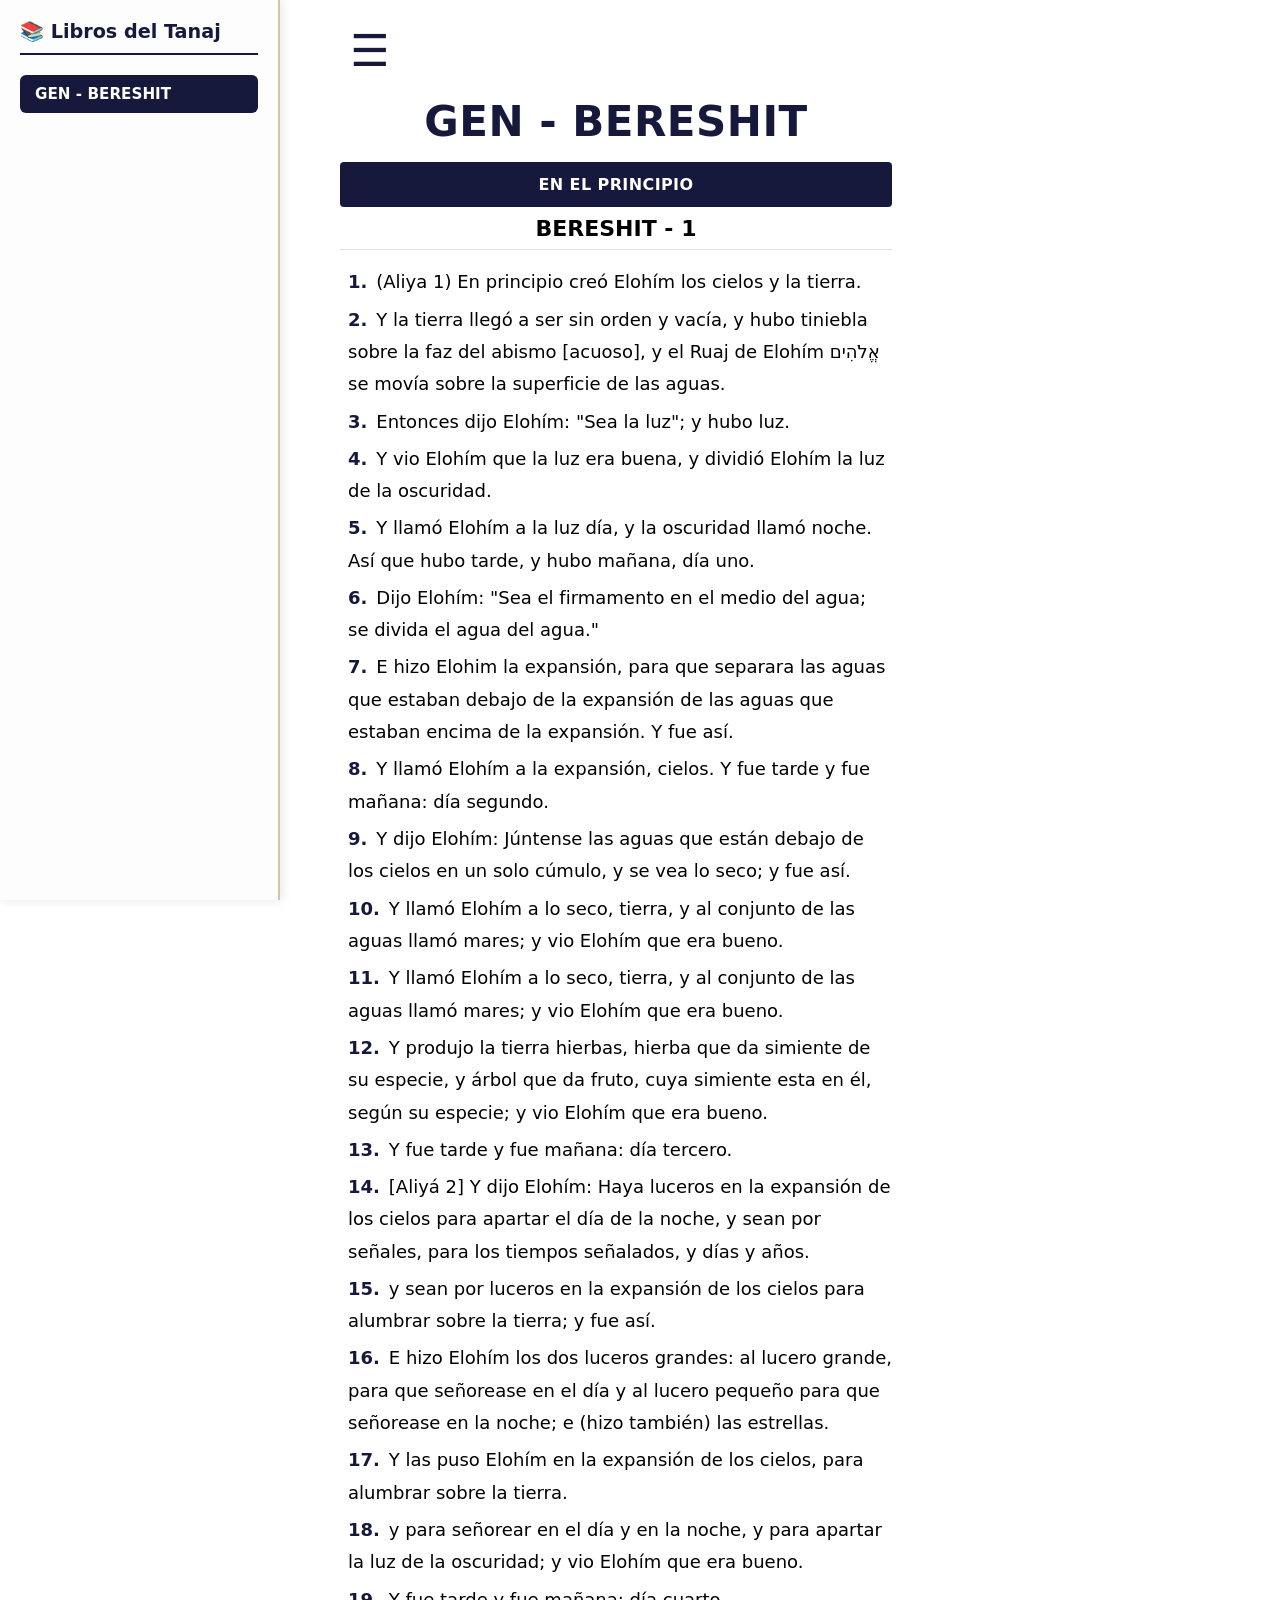
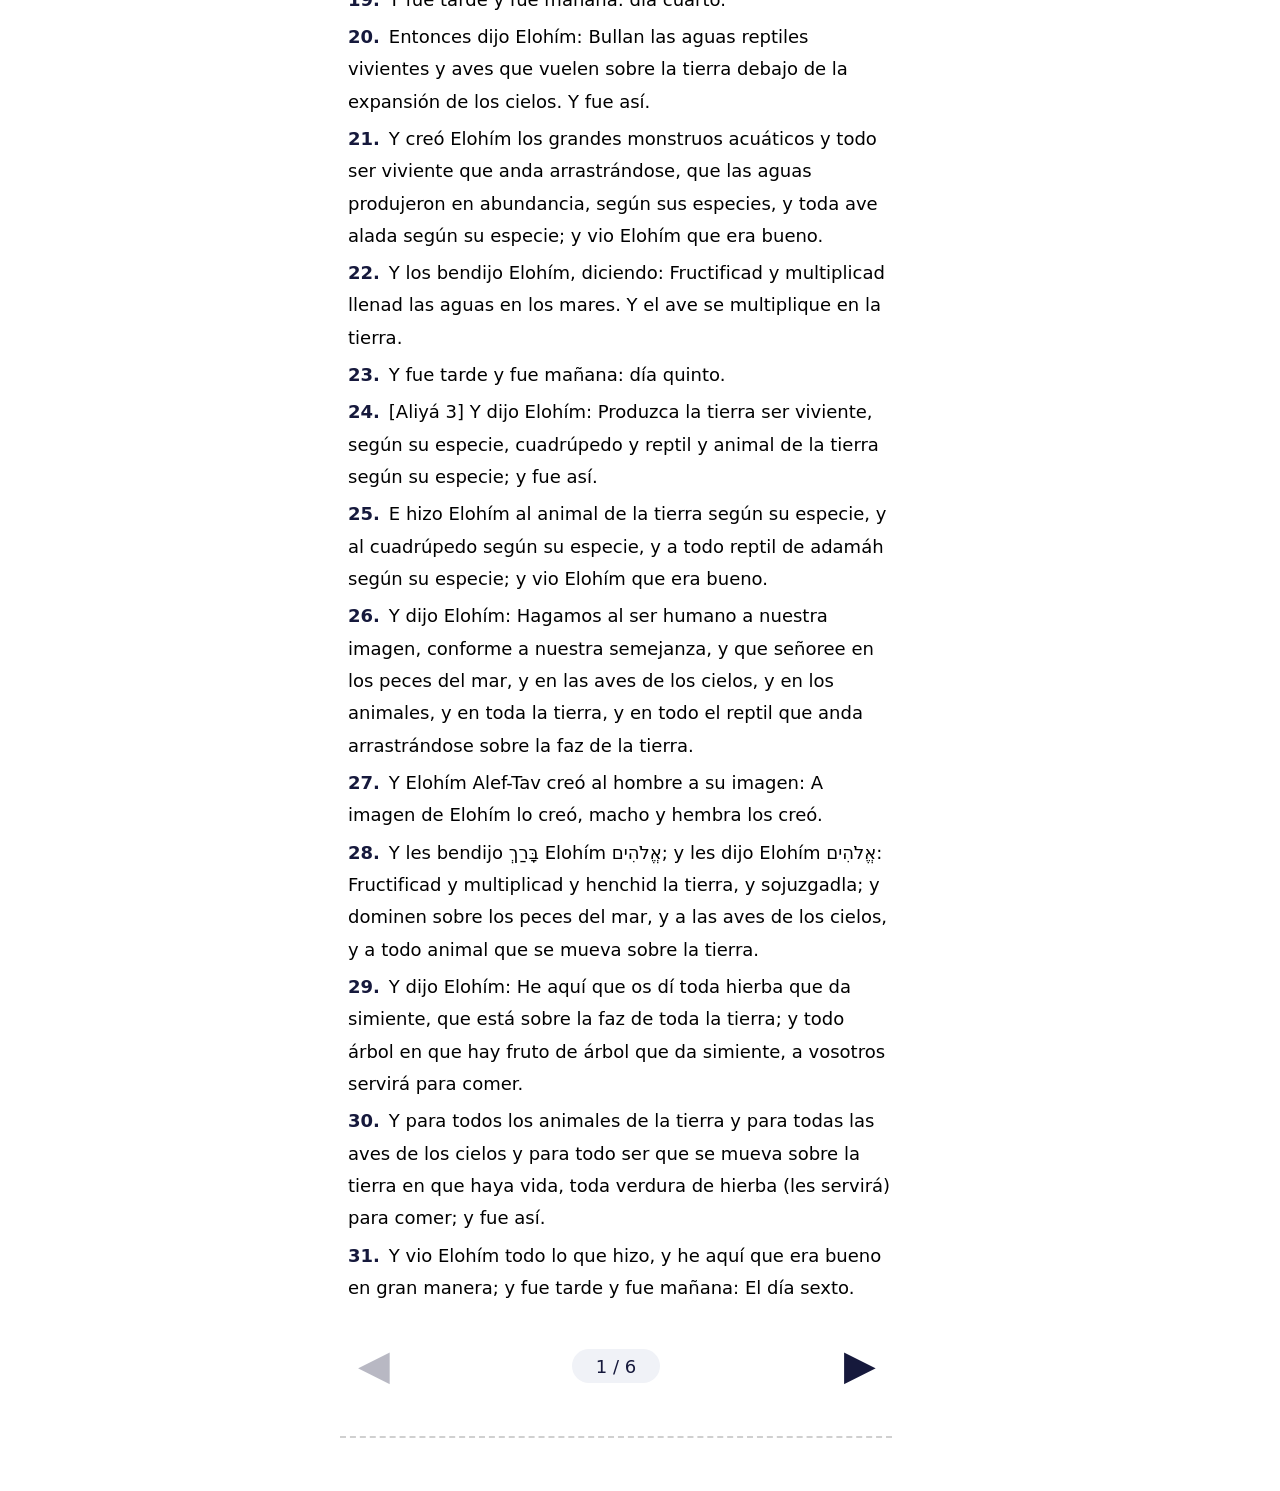
==== Tanaj/tanaj.html @ f8fcced1 "V1.0" ====
<!DOCTYPE html>
<html lang="es">
<head>
    <meta charset="UTF-8">
    <meta name="viewport" content="width=device-width, initial-scale=1.0">
    <title>Mi Biblia Web</title>

    <!-- CSS principal -->
    <link rel="stylesheet" href="styles/tanaj-styles.css">
    
    <!-- CSS específico para PC -->
    <link rel="stylesheet" href="styles/tanaj-styles-pc.css" media="screen and (min-width: 769px)">
    
    <!-- CSS específico para móviles -->
    <link rel="stylesheet" href="styles/tanaj-styles-movil.css" media="screen and (max-width: 768px)">
</head>
<body>

    <!-- ========================================== -->
    <!-- CONTENEDOR PRINCIPAL                       -->
    <!-- ========================================== -->
    <div id="contenedor-principal">
        <!-- EL CONTENIDO SE GENERA CON JAVASCRIPT -->
    </div>

    <!-- ========================================== -->
    <!-- MENÚ LATERAL                              -->
    <!-- ========================================== -->
    <div id="menu-lateral" class="menu-cerrado">
        <div class="menu-header">
            <h3>📚 Libros del Tanaj</h3>
            <button id="btn-cerrar-menu" aria-label="Cerrar menú">✕</button>
        </div>
        <ul id="lista-libros-menu">
            <!-- Generado por JavaScript desde tanaj.json -->
        </ul>
    </div>

    <!-- Overlay para cerrar el menú -->
    <div id="overlay-menu"></div>

    <script src="/Tanaj/tanajScript.js"></script>

</body>
</html>
---- Tanaj/styles/tanaj-styles.css ----
/* ===== RESET Y ESTILOS GENERALES ===== */
* {
    margin: 0;
    padding: 0;
    box-sizing: border-box;
}

body {
    background: #ffffff;
    font-family: 'Segoe UI', Roboto, system-ui, sans-serif;
    padding: 1.5rem 1rem;
    color: #000000;
}

/* ===== CONTENEDOR PRINCIPAL ===== */
#contenedor-principal {
    max-width: 820px;
    margin: 0 auto;
    padding: 0 0.2rem;
}

/* ===== TÍTULO H1 ===== */
.titulo-libro {
    font-size: 36px;
    font-weight: bold;
    color: #16193C;
    text-align: center;
    margin-top: 0.5rem;
    margin-bottom: 0.25rem;
    letter-spacing: 0.5px;
}

/* ===== SUBTÍTULO (fondo azul oscuro) ===== */
.subtitulo-capitulo {
    background-color: #16193C;
    color: #ffffff;
    font-size: 14px;
    font-weight: 600;
    text-align: center;
    padding: 0.6rem 1rem;
    border-radius: 4px;
    margin: 1rem 0 0.6rem 0;
    letter-spacing: 0.4px;
}

/* ===== NOMBRE DEL CAPÍTULO (negro) ===== */
.nombre-capitulo {
    font-size: 20px;
    font-weight: 600;
    color: #000000;
    text-align: center;
    margin: 0.25rem 0 1rem 0;
    border-bottom: 1px solid #e0e0e0;
    padding-bottom: 0.5rem;
}

/* ===== VERSÍCULOS ===== */
.versiculo {
    font-size: 16px;
    line-height: 1.7;
    margin-bottom: 0.3rem;
    padding-left: 0.2rem;
    color: #000000;
    transition: background 0.8s ease, padding 0.8s ease, border-radius 0.8s ease, border-left 0.8s ease, box-shadow 0.8s ease;
}

.versiculo .numero {
    color: #16193C;
    font-weight: 600;
    margin-right: 0.2rem;
}

/* ===== RESALTADO SUAVE Y NATURAL PARA VERSÍCULO ===== */
.versiculo-resaltado-temporal {
    background: #fff8e1 !important;
    padding: 8px 15px !important;
    border-radius: 6px !important;
    border-left: 4px solid #16193C !important;
    box-shadow: 0 2px 12px rgba(28, 138, 182, 0.15) !important;
    animation: resaltarSuave 3.5s ease forwards !important;
}

/* Animación suave: aparece con calidez y se desvanece naturalmente */
@keyframes resaltarSuave {
    0% {
        background: #fff8e1;
        box-shadow: 0 2px 20px rgba(108, 117, 196, 0.25);
        border-left: 4px solid #6c95c4;
        transform: scale(1.01);
    }
    15% {
        background: #fff3cd;
        box-shadow: 0 4px 28px rgba(108, 117, 196, 0.25);
        border-left: 4px solid #6c95c4;
        transform: scale(1.015);
    }
    30% {
        background: #fff8e1;
        box-shadow: 0 2px 20px rgba(108, 117, 196, 0.25);
        border-left: 4px solid #6c95c4;
        transform: scale(1.01);
    }
    50% {
        background: #fffde7;
        box-shadow: 0 2px 12px rgba(108, 117, 196, 0.25);
        border-left: 4px solid #6c95c4;
        transform: scale(1);
    }
    75% {
        background: #fffef7;
        box-shadow: 0 1px 6px  rgba(108, 117, 196, 0.25);
        border-left: 4px solid #6c95c4;
        transform: scale(1);
    }
    100% {
        background: transparent;
        box-shadow: none;
        border-left: none;
        padding: 0;
        border-radius: 0;
        transform: scale(1);
    }
}

/* Pequeño pulso suave al inicio para llamar la atención */
@keyframes pulsoSuave {
    0% { box-shadow: 0 0 0 0 rgba(108, 161, 196, 0.3); }
    50% { box-shadow: 0 0 0 10px rgba(196, 154, 108, 0); }
    100% { box-shadow: 0 0 0 0 rgba(196, 154, 108, 0); }
}

.versiculo-resaltado-temporal {
    animation: resaltarSuave 3.5s ease forwards, pulsoSuave 1s ease 0.3s;
}

/* ===== SEPARADOR ENTRE CAPÍTULOS ===== */
.separador-capitulo {
    border: 0;
    border-top: 2px dashed #d0d0d0;
    margin: 2.5rem 0 1.8rem 0;
}

/* ===== BOTONES DE NAVEGACIÓN ===== */
.nav-botones {
    display: flex;
    justify-content: space-between;
    align-items: center;
    gap: 1rem;
    margin: 2rem 0 1.5rem 0;
    flex-wrap: wrap;
}

.btn-nav {
    background: transparent;
    border: none;
    cursor: pointer;
    display: inline-flex;
    align-items: center;
    justify-content: center;
    padding: 0.4rem 0.8rem;
    transition: opacity 0.15s;
    font-size: 32px;
    color: #16193C;
    font-weight: bold;
}

.btn-nav:hover:not(:disabled) {
    opacity: 0.7;
}

.btn-nav:disabled {
    opacity: 0.3;
    cursor: default;
}

/* indicador de capítulo */
.indicador-capitulo {
    font-size: 16px;
    font-weight: 500;
    color: #16193C;
    background: #f0f2f7;
    padding: 0.3rem 1.2rem;
    border-radius: 30px;
    white-space: nowrap;
}

/* ===== MENÚ HAMBURGUESA ===== */
.menu-hamburguesa {
    display: flex;
    justify-content: flex-start;
    margin-bottom: 1.2rem;
}

.boton-hamburguesa {
    font-size: 40px;
    font-weight: bold;
    color: #16193C;
    cursor: pointer;
    display: inline-block;
    line-height: 1;
    padding: 5px 10px;
    transition: opacity 0.2s;
    user-select: none;
}

.boton-hamburguesa:hover {
    opacity: 0.7;
}

/* ===== MENÚ LATERAL ===== */
#menu-lateral {
    position: fixed;
    top: 0;
    left: -320px;
    width: 300px;
    height: 100vh;
    background: #fdfdfd;
    box-shadow: 2px 0 15px rgba(0, 0, 0, 0.2);
    padding: 20px;
    overflow-y: auto;
    transition: left 0.3s ease;
    z-index: 1000;
    border-right: none;
}

#menu-lateral.menu-abierto {
    left: 0;
    border-right: 2px solid #01003d;
}

#menu-lateral.menu-cerrado {
    left: -320px;
    border-right: none;
}

.menu-header {
    display: flex;
    justify-content: space-between;
    align-items: center;
    margin-bottom: 20px;
    padding-bottom: 10px;
    border-bottom: 2px solid #16193C;
}

.menu-header h3 {
    color: #16193C;
    margin: 0;
    font-size: 1.2rem;
}

#btn-cerrar-menu {
    background: none;
    border: none;
    font-size: 28px;
    color: #16193C;
    cursor: pointer;
    padding: 0 5px;
    transition: transform 0.2s;
}

#btn-cerrar-menu:hover {
    transform: rotate(90deg);
}

#lista-libros-menu {
    list-style: none;
    padding: 0;
    margin: 0;
}

#lista-libros-menu li {
    margin: 4px 0;
}

#lista-libros-menu a {
    display: block;
    padding: 10px 15px;
    color: #1a2c3d;
    text-decoration: none;
    border-radius: 6px;
    transition: background 0.2s, color 0.2s;
    font-size: 0.95rem;
    cursor: pointer;
}

#lista-libros-menu a:hover {
    background: #16193C;
    color: #fff;
}

#lista-libros-menu a.activo {
    background: #16193C;
    color: #fff;
    font-weight: 600;
}

/* ===== OVERLAY ===== */
#overlay-menu {
    display: none;
    position: fixed;
    top: 0;
    left: 0;
    width: 100%;
    height: 100%;
    background: rgba(0, 0, 0, 0.4);
    z-index: 999;
}

#overlay-menu.activo {
    display: block;
}

/* ===== ESTADO DE CARGA / ERROR ===== */
.mensaje-carga {
    text-align: center;
    padding: 3rem 1rem;
    font-size: 1.2rem;
    color: #16193C;
}

.mensaje-error {
    text-align: center;
    padding: 2rem 1rem;
    color: #b00020;
    background: #fce8e8;
    border-radius: 8px;
}

/* ===== ESTILOS PARA VISTA DE LIBRO COMPLETO ===== */

/* Título del libro en vista completa */
.titulo-libro-completo {
    font-size: 32px;
    font-weight: bold;
    color: #16193C;
    text-align: center;
    margin: 1rem 0 2rem 0;
    letter-spacing: 0.5px;
}

/* ===== RESPONSIVE GENERAL ===== */
@media (max-width: 768px) {
    .titulo-libro {
        font-size: 28px;
    }
    
    .subtitulo-capitulo {
        font-size: 13px;
        padding: 0.5rem 0.8rem;
        border-radius: 3px;
    }
    
    .nombre-capitulo {
        font-size: 18px;
    }
    
    .versiculo {
        font-size: 15px;
        line-height: 1.6;
        padding-left: 0.1rem;
    }
    
    .btn-nav {
        padding: 0.3rem 0.5rem;
        font-size: 28px !important;
    }
    
    .indicador-capitulo {
        font-size: 14px;
        padding: 0.25rem 1rem;
    }
    
    .boton-hamburguesa {
        font-size: 34px !important;
    }
    
    .nav-botones {
        gap: 0.5rem;
        margin: 1.5rem 0 1rem 0;
    }
    
    .separador-capitulo {
        margin: 2rem 0 1.5rem 0;
    }
    
    .titulo-libro-completo {
        font-size: 26px;
    }
    
    /* Ajustes del menú lateral en móvil */
    #menu-lateral {
        width: 280px;
        left: -300px;
    }
    
    #menu-lateral.menu-abierto {
        left: 0;
    }
    
    #menu-lateral.menu-cerrado {
        left: -300px;
    }
}

@media (max-width: 400px) {
    .titulo-libro {
        font-size: 24px;
    }
    
    .versiculo {
        font-size: 14px;
    }
    
    .btn-nav {
        font-size: 24px !important;
    }
    
    .indicador-capitulo {
        font-size: 12px;
        padding: 0.2rem 0.8rem;
    }
    
    .boton-hamburguesa {
        font-size: 30px !important;
    }
    
    .titulo-libro-completo {
        font-size: 22px;
    }
    
    #menu-lateral {
        width: 260px;
        left: -280px;
    }
    
    #menu-lateral.menu-cerrado {
        left: -280px;
    }
}
---- Tanaj/styles/tanaj-styles-pc.css ----
/* ===== ESTILOS EXCLUSIVOS PARA PC (pantallas >= 769px) ===== */

#contenedor-principal {
    max-width: 900px;
    padding: 0 1.5rem;
}

.titulo-libro {
    font-size: 42px;
}

.subtitulo-capitulo {
    font-size: 16px;
    padding: 0.8rem 1.5rem;
}

.nombre-capitulo {
    font-size: 22px;
}

.versiculo {
    font-size: 18px;
    line-height: 1.8;
    padding-left: 0.5rem;
}

.btn-nav {
    font-size: 38px !important;
    padding: 0.5rem 1.2rem;
}

.indicador-capitulo {
    font-size: 18px;
    padding: 0.4rem 1.5rem;
}

.boton-hamburguesa {
    font-size: 44px !important;
}

.nav-botones {
    gap: 1.5rem;
}

/* En PC el menú lateral está siempre visible */
#menu-lateral {
    position: fixed !important;
    left: 0 !important;
    top: 0 !important;
    width: 280px !important;
    height: 100vh !important;
    box-shadow: 2px 0 10px rgba(0, 0, 0, 0.1) !important;
    border-right: 2px solid #d4c5a9 !important;
    z-index: 100 !important;
    transform: none !important;
}

#menu-lateral.menu-cerrado {
    left: 0 !important;
}

#overlay-menu {
    display: none !important;
}

#btn-cerrar-menu {
    display: none !important;
}

/* El contenido principal se desplaza para dejar espacio al menú */
#contenedor-principal {
    margin-left: 300px !important;
    max-width: calc(900px - 300px) !important;
}
---- Tanaj/styles/tanaj-styles-movil.css ----
/* ===== ESTILOS EXCLUSIVOS PARA MÓVIL (pantallas <= 768px) ===== */

body {
    padding: 1rem 0.8rem;
}

#contenedor-principal {
    padding: 0 0.3rem;
}

.titulo-libro {
    font-size: 28px;
}

.subtitulo-capitulo {
    font-size: 13px;
    padding: 0.5rem 0.8rem;
    border-radius: 3px;
}

.nombre-capitulo {
    font-size: 18px;
}

.versiculo {
    font-size: 15px;
    line-height: 1.6;
    padding-left: 0.1rem;
}

.btn-nav {
    padding: 0.3rem 0.5rem;
    font-size: 28px !important;
}

.indicador-capitulo {
    font-size: 14px;
    padding: 0.25rem 1rem;
}

.boton-hamburguesa {
    font-size: 34px !important;
}

.nav-botones {
    gap: 0.5rem;
    margin: 1.5rem 0 1rem 0;
}

.separador-capitulo {
    margin: 2rem 0 1.5rem 0;
}

/* Ajustes del menú lateral en móvil */
#menu-lateral {
    width: 280px;
    left: -300px;
}

#menu-lateral.menu-abierto {
    left: 0;
}

#menu-lateral.menu-cerrado {
    left: -300px;
}

/* ===== PARA PANTALLAS MUY PEQUEÑAS (<= 400px) ===== */
@media (max-width: 400px) {
    .titulo-libro {
        font-size: 24px;
    }
    
    .versiculo {
        font-size: 14px;
    }
    
    .btn-nav {
        font-size: 24px !important;
    }
    
    .indicador-capitulo {
        font-size: 12px;
        padding: 0.2rem 0.8rem;
    }
    
    .boton-hamburguesa {
        font-size: 30px !important;
    }
    
    #menu-lateral {
        width: 260px;
        left: -280px;
    }
    
    #menu-lateral.menu-cerrado {
        left: -280px;
    }
}
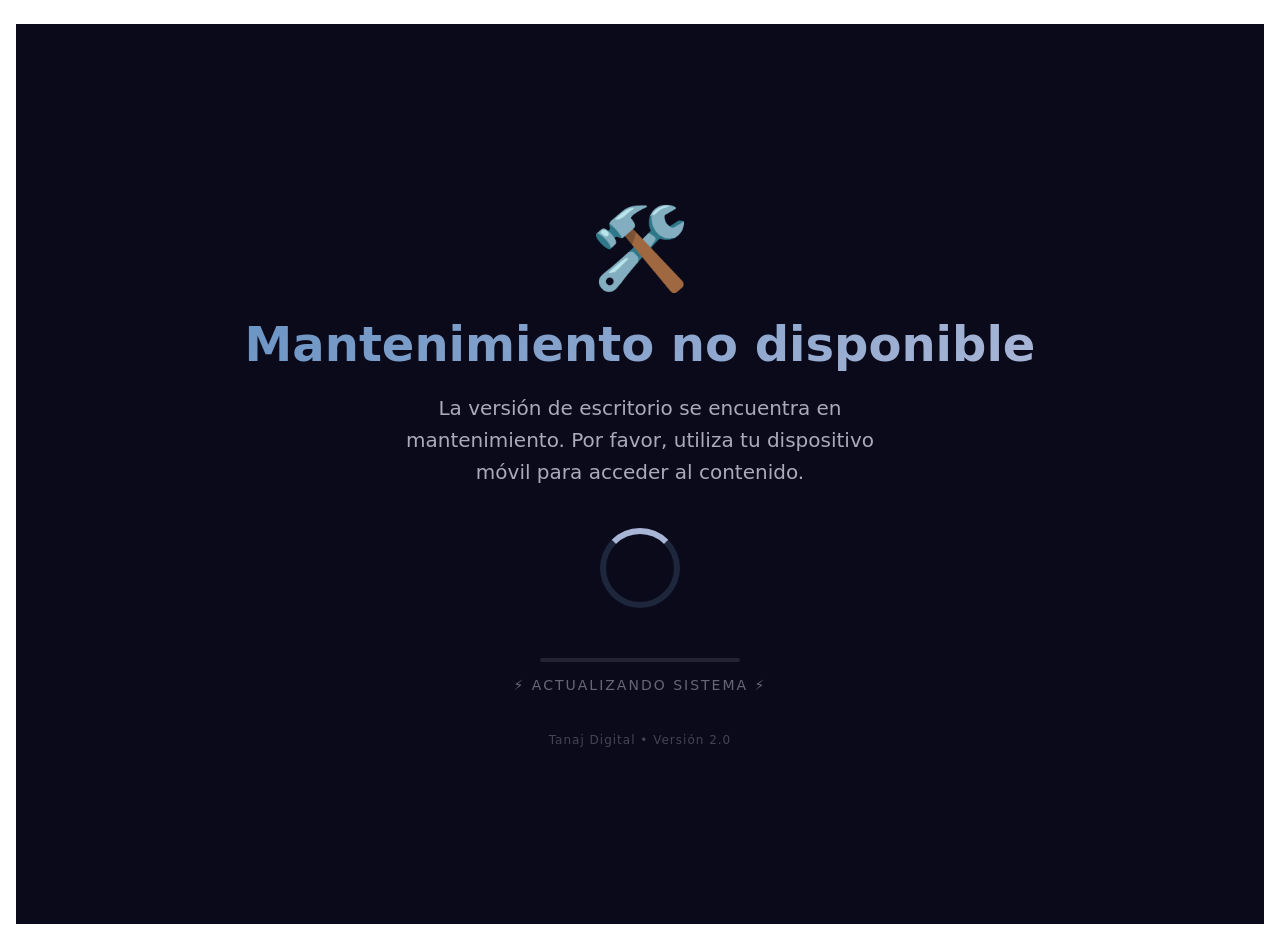
==== commit b1a29dd1: "V1.0" ====
--- a/Tanaj/tanaj.html
+++ b/Tanaj/tanaj.html
@@ -3,12 +3,12 @@
 <head>
     <meta charset="UTF-8">
     <meta name="viewport" content="width=device-width, initial-scale=1.0">
-    <title>Mi Biblia Web</title>
+    <title>TORAH</title>
 
     <!-- CSS principal -->
     <link rel="stylesheet" href="styles/tanaj-styles.css">
     
-    <!-- CSS específico para PC -->
+    <!-- CSS específico para PC (oculta todo y muestra mantenimiento) -->
     <link rel="stylesheet" href="styles/tanaj-styles-pc.css" media="screen and (min-width: 769px)">
     
     <!-- CSS específico para móviles -->
@@ -17,14 +17,35 @@
 <body>
 
     <!-- ========================================== -->
-    <!-- CONTENEDOR PRINCIPAL                       -->
+    <!-- PANTALLA DE MANTENIMIENTO (SOLO PC)       -->
+    <!-- ========================================== -->
+    <div id="pantalla-mantenimiento">
+        <div class="icono-mantenimiento">🛠️</div>
+        <h1>Mantenimiento no disponible</h1>
+        <p>La versión de escritorio se encuentra en mantenimiento. Por favor, utiliza tu dispositivo móvil para acceder al contenido.</p>
+        
+        <div class="spinner-container">
+            <div class="spinner spinner-large"></div>
+        </div>
+        
+        <div class="barra-progreso">
+            <div class="barra-llena"></div>
+        </div>
+        
+        <div class="estado-mantenimiento">⚡ Actualizando sistema ⚡</div>
+        
+        <div class="nota-pie">Tanaj Digital • Versión 2.0</div>
+    </div>
+
+    <!-- ========================================== -->
+    <!-- CONTENEDOR PRINCIPAL (SOLO MÓVIL)         -->
     <!-- ========================================== -->
     <div id="contenedor-principal">
         <!-- EL CONTENIDO SE GENERA CON JAVASCRIPT -->
     </div>
 
     <!-- ========================================== -->
-    <!-- MENÚ LATERAL                              -->
+    <!-- MENÚ LATERAL (SOLO MÓVIL)                 -->
     <!-- ========================================== -->
     <div id="menu-lateral" class="menu-cerrado">
         <div class="menu-header">
@@ -39,7 +60,7 @@
     <!-- Overlay para cerrar el menú -->
     <div id="overlay-menu"></div>
 
-    <script src="/Tanaj/tanajScript.js"></script>
+    <script src="../Tanaj/tanajScript.js"></script>
 
 </body>
 </html>
--- a/Tanaj/styles/tanaj-styles-pc.css
+++ b/Tanaj/styles/tanaj-styles-pc.css
@@ -1,74 +1,130 @@
 /* ===== ESTILOS EXCLUSIVOS PARA PC (pantallas >= 769px) ===== */
+/* TODOS LOS DISEÑOS OCULTOS - SOLO MUESTRA MANTENIMIENTO */
 
+/* Ocultar todo el contenido principal en PC */
 #contenedor-principal {
-    max-width: 900px;
-    padding: 0 1.5rem;
+    display: none !important;
 }
 
-.titulo-libro {
-    font-size: 42px;
-}
-
-.subtitulo-capitulo {
-    font-size: 16px;
-    padding: 0.8rem 1.5rem;
-}
-
-.nombre-capitulo {
-    font-size: 22px;
-}
-
-.versiculo {
-    font-size: 18px;
-    line-height: 1.8;
-    padding-left: 0.5rem;
-}
-
-.btn-nav {
-    font-size: 38px !important;
-    padding: 0.5rem 1.2rem;
-}
-
-.indicador-capitulo {
-    font-size: 18px;
-    padding: 0.4rem 1.5rem;
-}
-
-.boton-hamburguesa {
-    font-size: 44px !important;
-}
-
-.nav-botones {
-    gap: 1.5rem;
-}
-
-/* En PC el menú lateral está siempre visible */
+/* Ocultar menú lateral en PC */
 #menu-lateral {
-    position: fixed !important;
-    left: 0 !important;
-    top: 0 !important;
-    width: 280px !important;
-    height: 100vh !important;
-    box-shadow: 2px 0 10px rgba(0, 0, 0, 0.1) !important;
-    border-right: 2px solid #d4c5a9 !important;
-    z-index: 100 !important;
-    transform: none !important;
-}
-
-#menu-lateral.menu-cerrado {
-    left: 0 !important;
+    display: none !important;
 }
 
 #overlay-menu {
     display: none !important;
 }
 
-#btn-cerrar-menu {
-    display: none !important;
+/* ESTILOS PARA PANTALLA DE MANTENIMIENTO */
+#pantalla-mantenimiento {
+    display: flex !important;
+    flex-direction: column;
+    justify-content: center;
+    align-items: center;
+    min-height: 100vh;
+    background: #0a0a1a;
+    color: #ffffff;
+    font-family: 'Segoe UI', Roboto, system-ui, sans-serif;
+    padding: 2rem;
+    text-align: center;
 }
 
-/* El contenido principal se desplaza para dejar espacio al menú */
-#contenedor-principal {
-    margin-left: 300px !important;
-    max-width: calc(900px - 300px) !important;
+#pantalla-mantenimiento h1 {
+    font-size: 48px;
+    font-weight: 700;
+    margin-bottom: 20px;
+    background: linear-gradient(135deg, #6c95c4, #a8b5d6);
+    -webkit-background-clip: text;
+    -webkit-text-fill-color: transparent;
+    background-clip: text;
+}
+
+#pantalla-mantenimiento p {
+    font-size: 20px;
+    color: #aab;
+    margin-bottom: 30px;
+    max-width: 500px;
+    line-height: 1.6;
+}
+
+#pantalla-mantenimiento .icono-mantenimiento {
+    font-size: 80px;
+    margin-bottom: 20px;
+}
+
+/* RUEDA GIRANDO */
+.spinner-container {
+    display: flex;
+    justify-content: center;
+    align-items: center;
+    margin: 10px 0 30px 0;
+}
+
+.spinner {
+    width: 60px;
+    height: 60px;
+    border: 5px solid rgba(108, 149, 196, 0.2);
+    border-top: 5px solid #6c95c4;
+    border-radius: 50%;
+    animation: spin 1s linear infinite;
+}
+
+@keyframes spin {
+    0% { transform: rotate(0deg); }
+    100% { transform: rotate(360deg); }
+}
+
+/* Versión más grande de la ruleta */
+.spinner-large {
+    width: 80px;
+    height: 80px;
+    border-width: 6px;
+    border-top-color: #a8b5d6;
+}
+
+/* Barra de progreso animada */
+.barra-progreso {
+    width: 200px;
+    height: 4px;
+    background: rgba(255,255,255,0.1);
+    border-radius: 4px;
+    overflow: hidden;
+    margin-top: 20px;
+}
+
+.barra-progreso .barra-llena {
+    height: 100%;
+    width: 0%;
+    background: linear-gradient(90deg, #6c95c4, #a8b5d6);
+    border-radius: 4px;
+    animation: cargaBarra 2s ease-in-out infinite;
+}
+
+@keyframes cargaBarra {
+    0% { width: 0%; }
+    50% { width: 70%; }
+    100% { width: 100%; }
+}
+
+/* Texto de estado */
+.estado-mantenimiento {
+    font-size: 14px;
+    color: #667;
+    margin-top: 15px;
+    letter-spacing: 2px;
+    text-transform: uppercase;
+    animation: parpadeo 1.5s ease-in-out infinite;
+}
+
+@keyframes parpadeo {
+    0%, 100% { opacity: 1; }
+    50% { opacity: 0.3; }
+}
+
+/* Pequeña nota de copyright */
+.nota-pie {
+    margin-top: 40px;
+    font-size: 12px;
+    color: #445;
+    letter-spacing: 1px;
 }
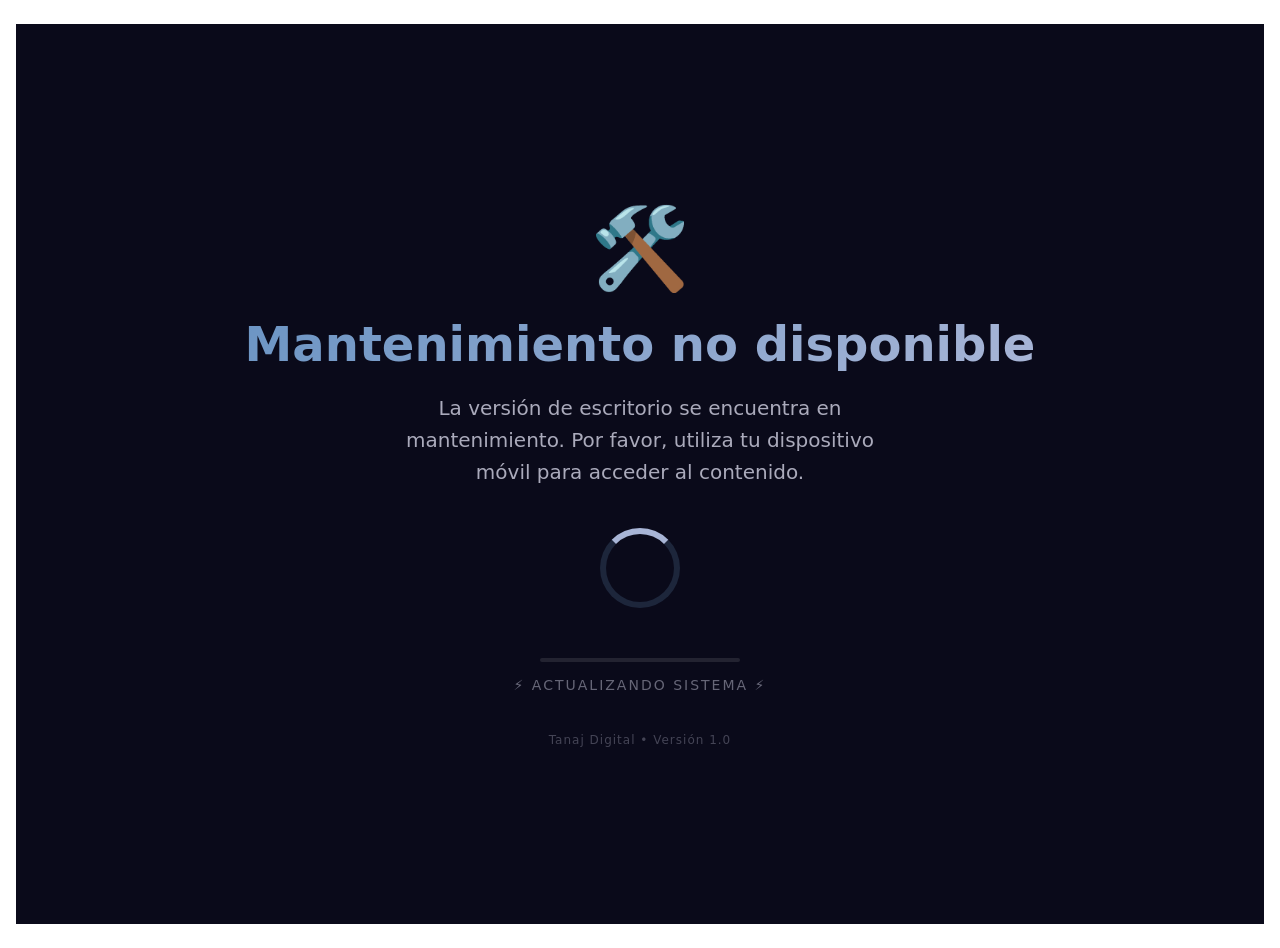
==== commit 757c312c: "V1.0" ====
--- a/Tanaj/tanaj.html
+++ b/Tanaj/tanaj.html
@@ -34,7 +34,7 @@
         
         <div class="estado-mantenimiento">⚡ Actualizando sistema ⚡</div>
         
-        <div class="nota-pie">Tanaj Digital • Versión 2.0</div>
+        <div class="nota-pie">Tanaj Digital • Versión 1.0</div>
     </div>
 
     <!-- ========================================== -->
--- a/Tanaj/styles/tanaj-styles.css
+++ b/Tanaj/styles/tanaj-styles.css
@@ -17,6 +17,11 @@
     max-width: 820px;
     margin: 0 auto;
     padding: 0 0.2rem;
+}
+
+/* ===== PANTALLA DE MANTENIMIENTO - OCULTA POR DEFECTO ===== */
+#pantalla-mantenimiento {
+    display: none !important;
 }
 
 /* ===== TÍTULO H1 ===== */
--- a/Tanaj/styles/tanaj-styles-pc.css
+++ b/Tanaj/styles/tanaj-styles-pc.css
@@ -1,12 +1,11 @@
 /* ===== ESTILOS EXCLUSIVOS PARA PC (pantallas >= 769px) ===== */
-/* TODOS LOS DISEÑOS OCULTOS - SOLO MUESTRA MANTENIMIENTO */
+/* OCULTA TODO Y MUESTRA SOLO MANTENIMIENTO */
 
-/* Ocultar todo el contenido principal en PC */
+/* Ocultar todo el contenido en PC */
 #contenedor-principal {
     display: none !important;
 }
 
-/* Ocultar menú lateral en PC */
 #menu-lateral {
     display: none !important;
 }
@@ -15,7 +14,7 @@
     display: none !important;
 }
 
-/* ESTILOS PARA PANTALLA DE MANTENIMIENTO */
+/* Mostrar pantalla de mantenimiento SOLO en PC */
 #pantalla-mantenimiento {
     display: flex !important;
     flex-direction: column;
--- a/Tanaj/styles/tanaj-styles-movil.css
+++ b/Tanaj/styles/tanaj-styles-movil.css
@@ -65,6 +65,11 @@
     left: -300px;
 }
 
+/* ===== OCULTAR PANTALLA DE MANTENIMIENTO EN MÓVIL ===== */
+#pantalla-mantenimiento {
+    display: none !important;
+}
+
 /* ===== PARA PANTALLAS MUY PEQUEÑAS (<= 400px) ===== */
 @media (max-width: 400px) {
     .titulo-libro {
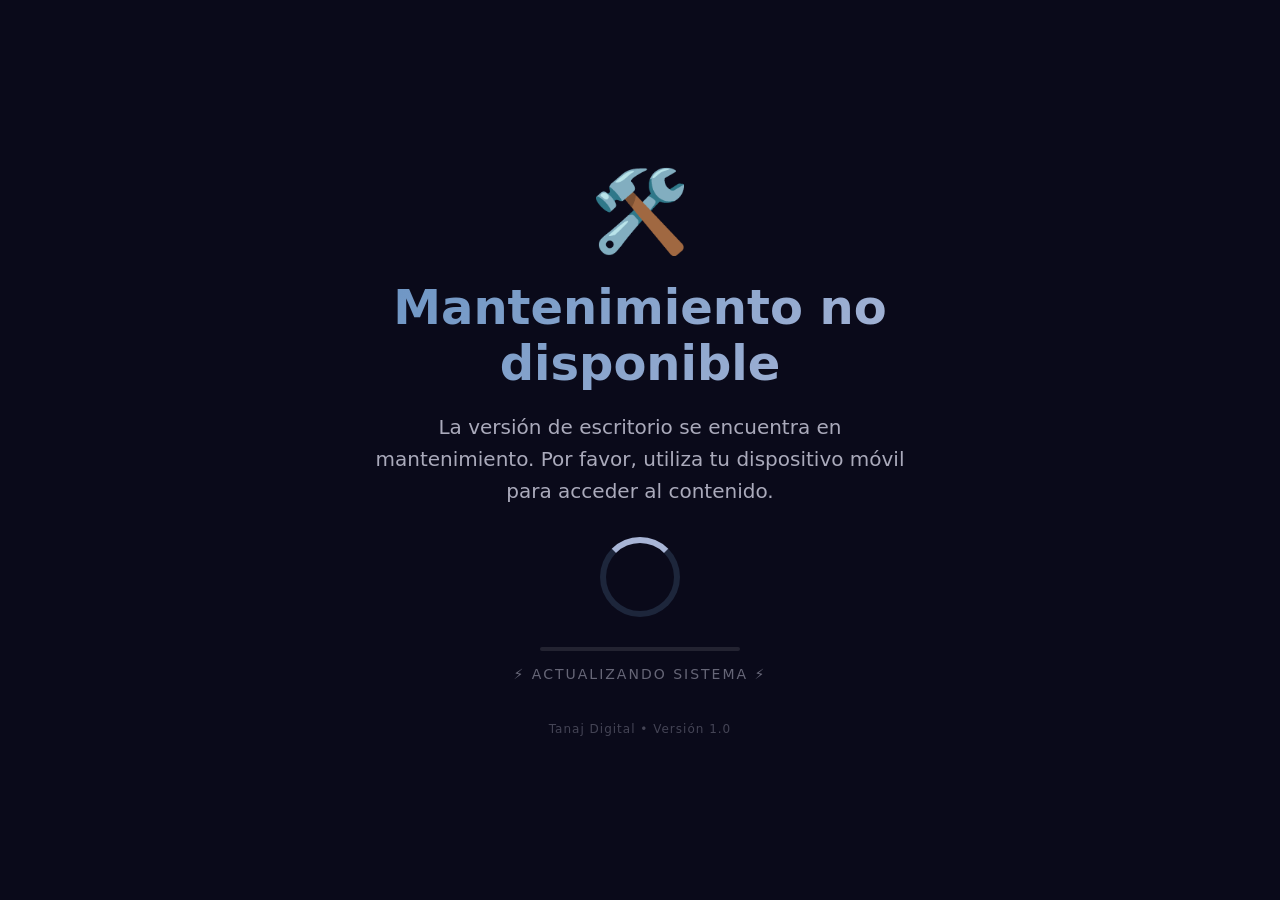
==== commit dc63ed98: "V1.0" ====
--- a/Tanaj/tanaj.html
+++ b/Tanaj/tanaj.html
@@ -8,7 +8,7 @@
     <!-- CSS principal -->
     <link rel="stylesheet" href="styles/tanaj-styles.css">
     
-    <!-- CSS específico para PC (oculta todo y muestra mantenimiento) -->
+    <!-- CSS específico para PC (oculta todo) -->
     <link rel="stylesheet" href="styles/tanaj-styles-pc.css" media="screen and (min-width: 769px)">
     
     <!-- CSS específico para móviles -->
@@ -17,35 +17,14 @@
 <body>
 
     <!-- ========================================== -->
-    <!-- PANTALLA DE MANTENIMIENTO (SOLO PC)       -->
-    <!-- ========================================== -->
-    <div id="pantalla-mantenimiento">
-        <div class="icono-mantenimiento">🛠️</div>
-        <h1>Mantenimiento no disponible</h1>
-        <p>La versión de escritorio se encuentra en mantenimiento. Por favor, utiliza tu dispositivo móvil para acceder al contenido.</p>
-        
-        <div class="spinner-container">
-            <div class="spinner spinner-large"></div>
-        </div>
-        
-        <div class="barra-progreso">
-            <div class="barra-llena"></div>
-        </div>
-        
-        <div class="estado-mantenimiento">⚡ Actualizando sistema ⚡</div>
-        
-        <div class="nota-pie">Tanaj Digital • Versión 1.0</div>
-    </div>
-
-    <!-- ========================================== -->
-    <!-- CONTENEDOR PRINCIPAL (SOLO MÓVIL)         -->
+    <!-- CONTENEDOR PRINCIPAL                       -->
     <!-- ========================================== -->
     <div id="contenedor-principal">
         <!-- EL CONTENIDO SE GENERA CON JAVASCRIPT -->
     </div>
 
     <!-- ========================================== -->
-    <!-- MENÚ LATERAL (SOLO MÓVIL)                 -->
+    <!-- MENÚ LATERAL                              -->
     <!-- ========================================== -->
     <div id="menu-lateral" class="menu-cerrado">
         <div class="menu-header">
@@ -60,7 +39,22 @@
     <!-- Overlay para cerrar el menú -->
     <div id="overlay-menu"></div>
 
-    <script src="../Tanaj/tanajScript.js"></script>
+    <!-- ========================================== -->
+    <!-- SCRIPTS                                   -->
+    <!-- ========================================== -->
+    <!-- MANTENIMIENTO: Solo se carga en PC -->
+    <script src="../Tanaj/mantenimiento.js"></script>
+    
+    <!-- APP PRINCIPAL: Solo se carga en móvil -->
+    <script>
+        // Detectar si es móvil y cargar la app
+        if (window.innerWidth < 769) {
+            // Cargar el script principal dinámicamente
+            const script = document.createElement('script');
+            script.src = '../Tanaj/tanajScript.js';
+            document.body.appendChild(script);
+        }
+    </script>
 
 </body>
 </html>
--- a/Tanaj/styles/tanaj-styles.css
+++ b/Tanaj/styles/tanaj-styles.css
@@ -17,11 +17,6 @@
     max-width: 820px;
     margin: 0 auto;
     padding: 0 0.2rem;
-}
-
-/* ===== PANTALLA DE MANTENIMIENTO - OCULTA POR DEFECTO ===== */
-#pantalla-mantenimiento {
-    display: none !important;
 }
 
 /* ===== TÍTULO H1 ===== */
--- a/Tanaj/styles/tanaj-styles-pc.css
+++ b/Tanaj/styles/tanaj-styles-pc.css
@@ -1,5 +1,5 @@
 /* ===== ESTILOS EXCLUSIVOS PARA PC (pantallas >= 769px) ===== */
-/* OCULTA TODO Y MUESTRA SOLO MANTENIMIENTO */
+/* TODO OCULTO - mantenimiento.js se encarga de mostrar el mensaje */
 
 /* Ocultar todo el contenido en PC */
 #contenedor-principal {
@@ -14,116 +14,8 @@
     display: none !important;
 }
 
-/* Mostrar pantalla de mantenimiento SOLO en PC */
-#pantalla-mantenimiento {
-    display: flex !important;
-    flex-direction: column;
-    justify-content: center;
-    align-items: center;
-    min-height: 100vh;
-    background: #0a0a1a;
-    color: #ffffff;
-    font-family: 'Segoe UI', Roboto, system-ui, sans-serif;
-    padding: 2rem;
-    text-align: center;
-}
-
-#pantalla-mantenimiento h1 {
-    font-size: 48px;
-    font-weight: 700;
-    margin-bottom: 20px;
-    background: linear-gradient(135deg, #6c95c4, #a8b5d6);
-    -webkit-background-clip: text;
-    -webkit-text-fill-color: transparent;
-    background-clip: text;
-}
-
-#pantalla-mantenimiento p {
-    font-size: 20px;
-    color: #aab;
-    margin-bottom: 30px;
-    max-width: 500px;
-    line-height: 1.6;
-}
-
-#pantalla-mantenimiento .icono-mantenimiento {
-    font-size: 80px;
-    margin-bottom: 20px;
-}
-
-/* RUEDA GIRANDO */
-.spinner-container {
-    display: flex;
-    justify-content: center;
-    align-items: center;
-    margin: 10px 0 30px 0;
-}
-
-.spinner {
-    width: 60px;
-    height: 60px;
-    border: 5px solid rgba(108, 149, 196, 0.2);
-    border-top: 5px solid #6c95c4;
-    border-radius: 50%;
-    animation: spin 1s linear infinite;
-}
-
-@keyframes spin {
-    0% { transform: rotate(0deg); }
-    100% { transform: rotate(360deg); }
-}
-
-/* Versión más grande de la ruleta */
-.spinner-large {
-    width: 80px;
-    height: 80px;
-    border-width: 6px;
-    border-top-color: #a8b5d6;
-}
-
-/* Barra de progreso animada */
-.barra-progreso {
-    width: 200px;
-    height: 4px;
-    background: rgba(255,255,255,0.1);
-    border-radius: 4px;
-    overflow: hidden;
-    margin-top: 20px;
-}
-
-.barra-progreso .barra-llena {
-    height: 100%;
-    width: 0%;
-    background: linear-gradient(90deg, #6c95c4, #a8b5d6);
-    border-radius: 4px;
-    animation: cargaBarra 2s ease-in-out infinite;
-}
-
-@keyframes cargaBarra {
-    0% { width: 0%; }
-    50% { width: 70%; }
-    100% { width: 100%; }
-}
-
-/* Texto de estado */
-.estado-mantenimiento {
-    font-size: 14px;
-    color: #667;
-    margin-top: 15px;
-    letter-spacing: 2px;
-    text-transform: uppercase;
-    animation: parpadeo 1.5s ease-in-out infinite;
-}
-
-@keyframes parpadeo {
-    0%, 100% { opacity: 1; }
-    50% { opacity: 0.3; }
-}
-
-/* Pequeña nota de copyright */
-.nota-pie {
-    margin-top: 40px;
-    font-size: 12px;
-    color: #445;
-    letter-spacing: 1px;
+/* Reset del body en PC - mantenimiento.js lo maneja */
+body {
+    margin: 0 !important;
+    padding: 0 !important;
 }
--- a/Tanaj/styles/tanaj-styles-movil.css
+++ b/Tanaj/styles/tanaj-styles-movil.css
@@ -65,11 +65,6 @@
     left: -300px;
 }
 
-/* ===== OCULTAR PANTALLA DE MANTENIMIENTO EN MÓVIL ===== */
-#pantalla-mantenimiento {
-    display: none !important;
-}
-
 /* ===== PARA PANTALLAS MUY PEQUEÑAS (<= 400px) ===== */
 @media (max-width: 400px) {
     .titulo-libro {
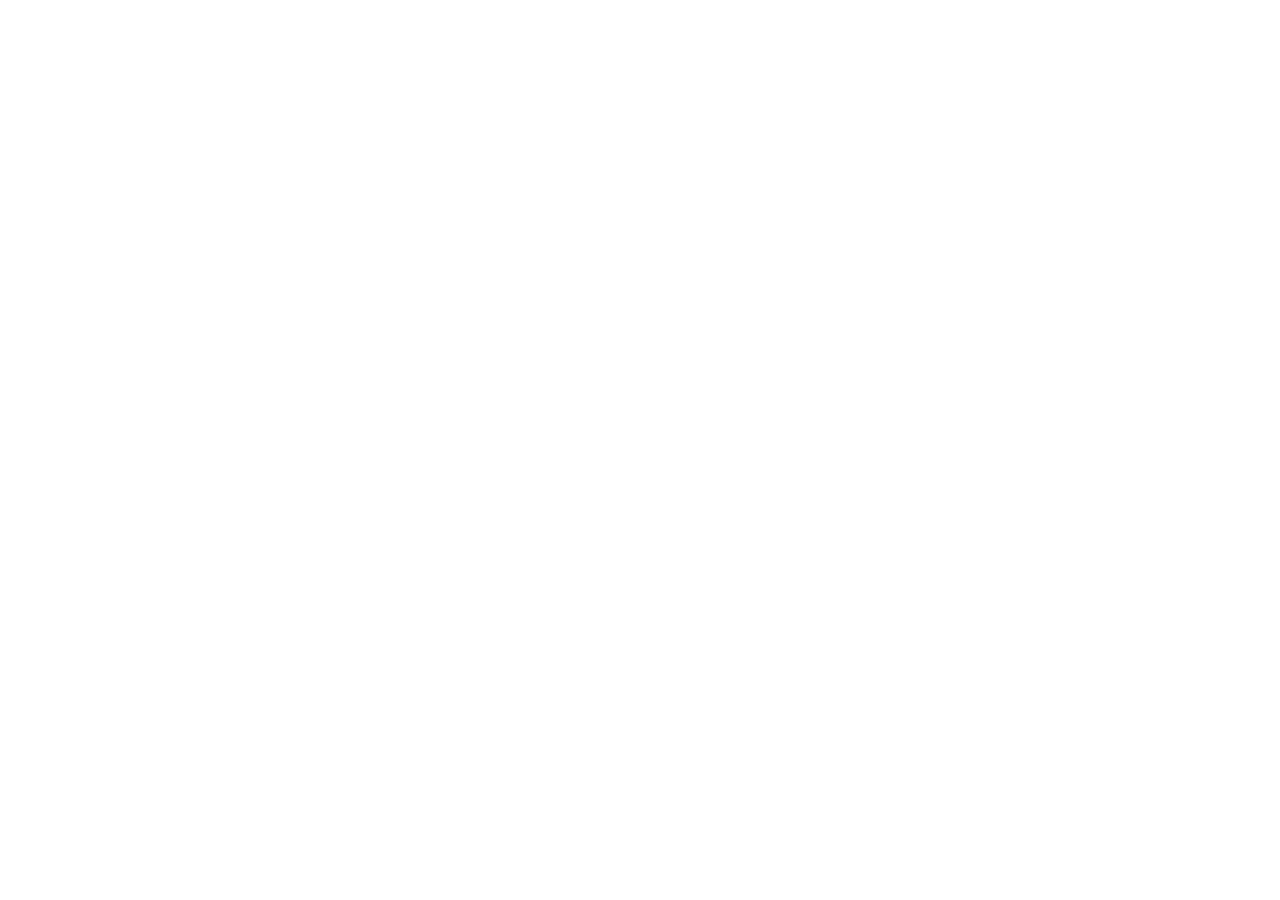
==== commit fa318e95: "V1.1" ====
--- a/Tanaj/tanaj.html
+++ b/Tanaj/tanaj.html
@@ -43,18 +43,7 @@
     <!-- SCRIPTS                                   -->
     <!-- ========================================== -->
     <!-- MANTENIMIENTO: Solo se carga en PC -->
-    <script src="../Tanaj/mantenimiento.js"></script>
-    
-    <!-- APP PRINCIPAL: Solo se carga en móvil -->
-    <script>
-        // Detectar si es móvil y cargar la app
-        if (window.innerWidth < 769) {
-            // Cargar el script principal dinámicamente
-            const script = document.createElement('script');
-            script.src = '../Tanaj/tanajScript.js';
-            document.body.appendChild(script);
-        }
-    </script>
+    <script src="../Tanaj/tanajScript.js"></script>
 
 </body>
 </html>
